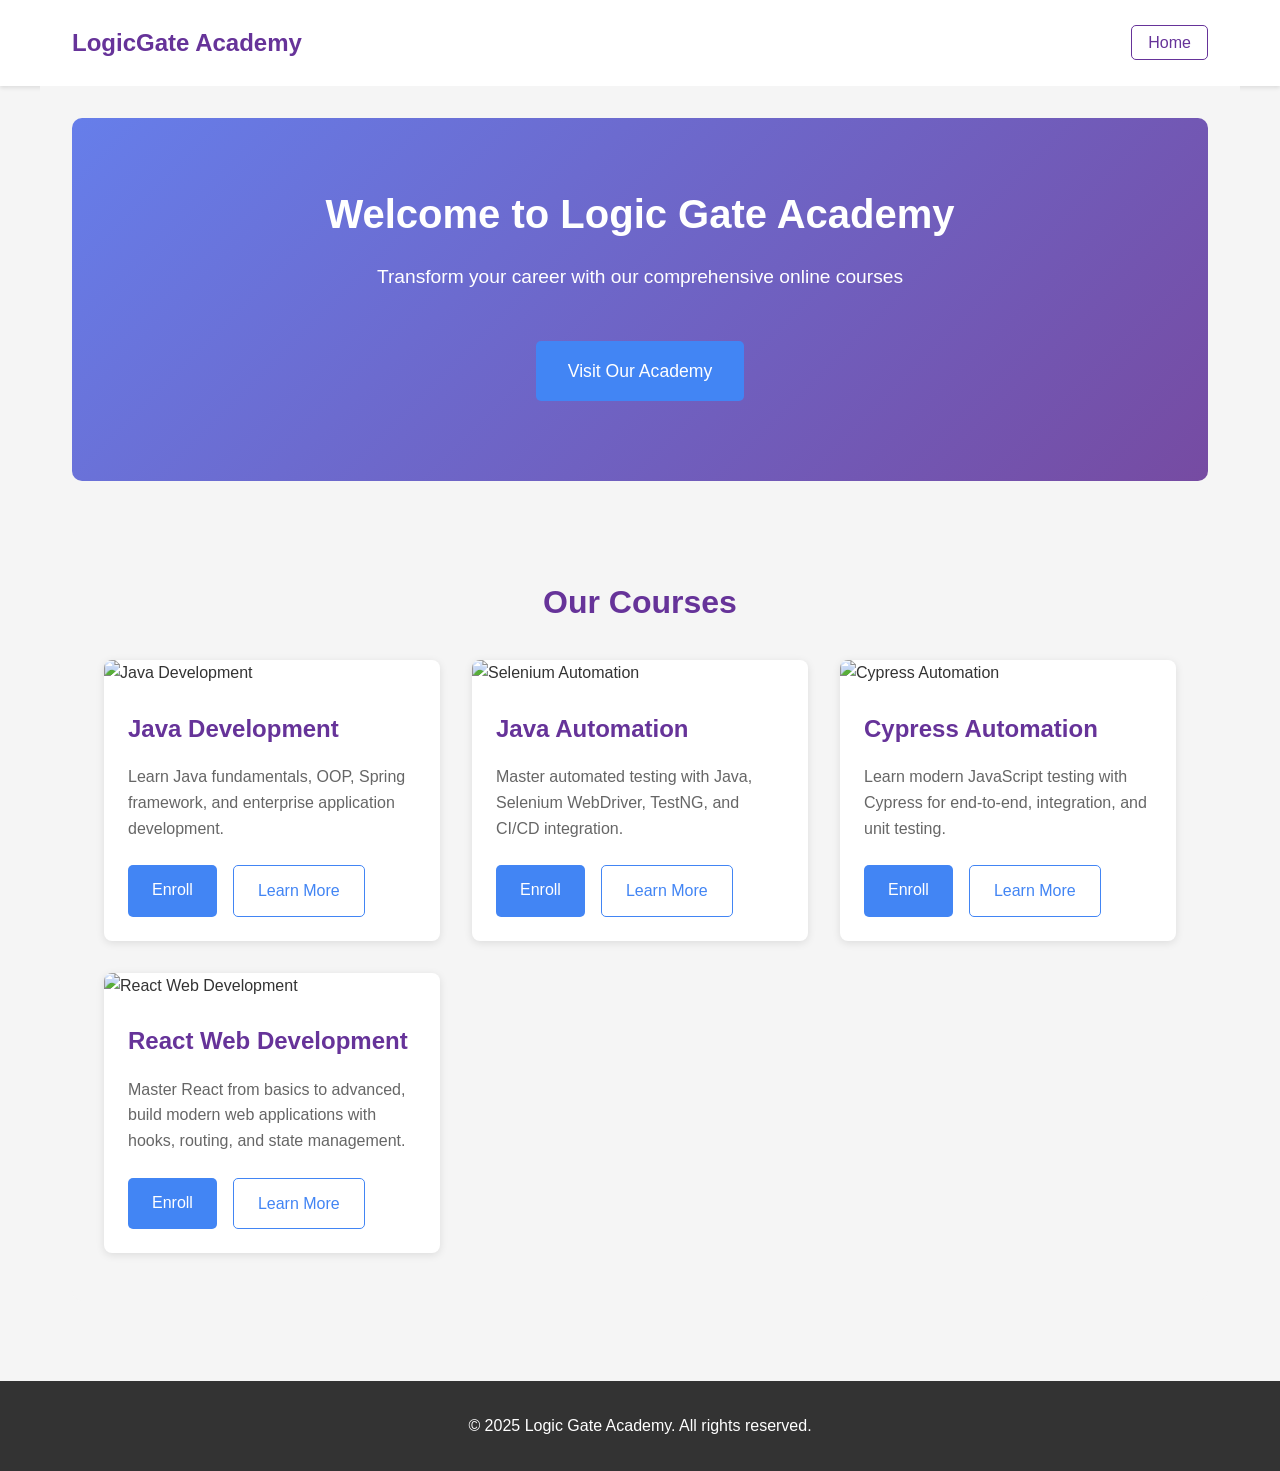
==== index.html @ 9d296d84 "added courses descriptions" ====
<!DOCTYPE html>
<html lang="en">
<head>
    <meta charset="UTF-8">
    <meta name="viewport" content="width=device-width, initial-scale=1.0">
    <title>10x Your Salary: The Online Tech Courses That Actually Get You Hired in 2025 | LogicGate Academy</title>
    <link rel="stylesheet" href="styles.css">
</head>
<body>
    <header>
        <nav>
            <div class="logo">LogicGate Academy</div>
            <ul class="nav-links">
                <li><a href="https://www.logicgateacademy.com">Home</a></li>
            </ul>
        </nav>
    </header>

    <main>
        <section class="hero">
            <h1>Welcome to Logic Gate Academy</h1>
            <p>Transform your career with our comprehensive online courses</p>
            <a href="http://logicgateacademy.com:4200" class="cta-button" target="_blank">Visit Our Academy</a>
        </section>

        <section class="courses">
            <h2>Our Courses</h2>
            <div class="course-grid">
                <div class="course-card">
                    <img src="https://images.unsplash.com/photo-1498050108023-c5249f4df085?w=400&h=200&fit=crop" alt="Java Development">
                    <div class="course-card-content">
                        <h3>Java Development</h3>
                        <p>Learn Java fundamentals, OOP, Spring framework, and enterprise application development.</p>
                        <div class="course-card-buttons">
                            <a href="http://logicgateacademy.com:4200" class="btn-enroll">Enroll</a>
                            <a href="java-developer.html" class="btn-learn-more">Learn More</a>
                        </div>
                    </div>
                </div>
                <div class="course-card">
                    <img src="https://images.unsplash.com/photo-1516321318423-f06f85e504b3?w=400&h=200&fit=crop" alt="Selenium Automation">
                    <div class="course-card-content">
                        <h3>Java Automation</h3>
                        <p>Master automated testing with Java, Selenium WebDriver, TestNG, and CI/CD integration.</p>
                        <div class="course-card-buttons">
                            <a href="http://logicgateacademy.com:4200" class="btn-enroll">Enroll</a>
                            <a href="automation-tester-selenium-java.html" class="btn-learn-more">Learn More</a>
                        </div>
                    </div>
                </div>
                <div class="course-card">
                    <img src="https://images.unsplash.com/photo-1551650975-87deedd944c3?w=400&h=200&fit=crop" alt="Cypress Automation">
                    <div class="course-card-content">
                        <h3>Cypress Automation</h3>
                        <p>Learn modern JavaScript testing with Cypress for end-to-end, integration, and unit testing.</p>
                        <div class="course-card-buttons">
                            <a href="http://logicgateacademy.com:4200" class="btn-enroll">Enroll</a>
                            <a href="automation-tester-cypress.html" class="btn-learn-more">Learn More</a>
                        </div>
                    </div>
                </div>
                <div class="course-card">
                    <img src="https://images.unsplash.com/photo-1633356122544-f134324a6cee?w=400&h=200&fit=crop" alt="React Web Development">
                    <div class="course-card-content">
                        <h3>React Web Development</h3>
                        <p>Master React from basics to advanced, build modern web applications with hooks, routing, and state management.</p>
                        <div class="course-card-buttons">
                            <a href="http://logicgateacademy.com:4200" class="btn-enroll">Enroll</a>
                            <a href="web-development-react.html" class="btn-learn-more">Learn More</a>
                        </div>
                    </div>
                </div>
            </div>
        </section>
    </main>

    <footer>
        <p>&copy; 2025 Logic Gate Academy. All rights reserved.</p>
    </footer>
</body>
</html>
---- styles.css ----
* {
    margin: 0;
    padding: 0;
    box-sizing: border-box;
}

body {
    font-family: -apple-system, BlinkMacSystemFont, 'Segoe UI', Roboto, Oxygen, Ubuntu, Cantarell, sans-serif;
    line-height: 1.6;
    color: #333;
    background-color: #f5f5f5;
}

header {
    background: white;
    color: #333;
    padding: 1.5rem 0;
    box-shadow: 0 2px 4px rgba(0,0,0,0.1);
}

nav {
    max-width: 1200px;
    margin: 0 auto;
    display: flex;
    justify-content: space-between;
    align-items: center;
    padding: 0 2rem;
}

.logo {
    font-size: 1.5rem;
    font-weight: bold;
    color: #663399;
}

.nav-links {
    display: flex;
    list-style: none;
    gap: 1rem;
    align-items: center;
}

.nav-links a {
    color: #663399;
    text-decoration: none;
    padding: 0.5rem 1rem;
    border: 1px solid #663399;
    border-radius: 5px;
    transition: all 0.3s;
    font-weight: 500;
}

.nav-links a:hover {
    background: #663399;
    color: white;
}

.nav-links a.primary {
    background: #663399;
    color: white;
    border: 1px solid #663399;
}

.nav-links a.primary:hover {
    background: #764ba2;
    border-color: #764ba2;
}

main {
    max-width: 1200px;
    margin: 0 auto;
    padding: 2rem;
    background: #f5f5f5;
    min-height: calc(100vh - 200px);
}

main .content-wrapper {
    background: white;
    padding: 2rem;
    border-radius: 10px;
    box-shadow: 0 2px 4px rgba(0,0,0,0.1);
}

.hero {
    text-align: center;
    padding: 4rem 2rem;
    background: linear-gradient(135deg, #667eea 0%, #764ba2 100%);
    color: white;
    border-radius: 10px;
    margin-bottom: 3rem;
}

.hero h1 {
    font-size: 2.5rem;
    margin-bottom: 1rem;
    font-weight: bold;
}

.hero p {
    font-size: 1.2rem;
    margin-bottom: 2rem;
}

.courses {
    margin-top: 3rem;
    background: #f5f5f5;
    padding: 3rem 2rem;
    border-radius: 10px;
}

.courses h2 {
    text-align: center;
    font-size: 2rem;
    margin-bottom: 2rem;
    color: #663399;
    font-weight: bold;
}

.course-grid {
    display: grid;
    grid-template-columns: repeat(auto-fit, minmax(280px, 1fr));
    gap: 2rem;
    margin-top: 2rem;
}

.course-card {
    background: white;
    border-radius: 8px;
    box-shadow: 0 2px 8px rgba(0,0,0,0.1);
    transition: transform 0.3s, box-shadow 0.3s;
    overflow: hidden;
}

.course-card:hover {
    transform: translateY(-5px);
    box-shadow: 0 4px 12px rgba(0,0,0,0.15);
}

.course-card img {
    width: 100%;
    height: 200px;
    object-fit: cover;
}

.course-card-content {
    padding: 1.5rem;
}

.course-card h3 {
    color: #663399;
    margin-bottom: 1rem;
    font-size: 1.5rem;
    font-weight: bold;
}

.course-card p {
    color: #666;
    margin-bottom: 1.5rem;
    font-size: 1rem;
    line-height: 1.6;
}

.course-card-buttons {
    display: flex;
    gap: 1rem;
}

.btn-enroll {
    display: inline-block;
    background: #4285F4;
    color: white;
    padding: 0.75rem 1.5rem;
    text-decoration: none;
    border-radius: 5px;
    font-weight: 500;
    transition: background 0.3s;
    border: none;
    cursor: pointer;
}

.btn-enroll:hover {
    background: #357ae8;
}

.btn-learn-more {
    display: inline-block;
    background: white;
    color: #4285F4;
    padding: 0.75rem 1.5rem;
    text-decoration: none;
    border-radius: 5px;
    font-weight: 500;
    transition: all 0.3s;
    border: 1px solid #4285F4;
}

.btn-learn-more:hover {
    background: #f0f4ff;
}

.course-link {
    display: inline-block;
    margin-top: 1rem;
    color: #4285F4;
    text-decoration: none;
    font-weight: 500;
    transition: color 0.3s;
}

.course-link:hover {
    color: #357ae8;
}

/* Course Page Styles */
.course-header {
    background: linear-gradient(135deg, #667eea 0%, #764ba2 100%);
    color: white;
    padding: 3rem 2rem;
    text-align: center;
    border-radius: 10px;
    margin-bottom: 3rem;
    box-shadow: 0 4px 6px rgba(0,0,0,0.1);
}

.course-header h1 {
    font-size: 2.5rem;
    margin-bottom: 1rem;
    font-weight: bold;
}

.cta-button {
    display: inline-block;
    background: #4285F4;
    color: white;
    padding: 1rem 2rem;
    text-decoration: none;
    border-radius: 5px;
    font-weight: 500;
    font-size: 1.1rem;
    transition: background 0.3s, transform 0.3s;
    margin: 1rem 0;
    border: none;
    cursor: pointer;
}

.cta-button:hover {
    background: #357ae8;
    transform: scale(1.05);
}

.content-section {
    margin: 3rem 0;
    background: white;
    padding: 2rem;
    border-radius: 8px;
    box-shadow: 0 2px 4px rgba(0,0,0,0.1);
}

.content-section h2 {
    color: #663399;
    font-size: 1.8rem;
    margin-bottom: 1rem;
    padding-bottom: 0.5rem;
    border-bottom: 2px solid #663399;
    font-weight: bold;
}

.content-section p {
    margin-bottom: 1rem;
    font-size: 1.1rem;
    line-height: 1.8;
    color: #333;
}

.content-section ul {
    margin-left: 2rem;
    margin-bottom: 1rem;
}

.content-section li {
    margin-bottom: 0.5rem;
    font-size: 1.1rem;
    color: #333;
}

.cta-section {
    text-align: center;
    padding: 3rem 2rem;
    background: linear-gradient(135deg, #667eea 0%, #764ba2 100%);
    color: white;
    border-radius: 10px;
    margin: 3rem 0;
}

.cta-section h2 {
    color: white;
    border-bottom: none;
    margin-bottom: 1rem;
}

.faq-section {
    margin: 3rem 0;
    background: white;
    padding: 2rem;
    border-radius: 8px;
    box-shadow: 0 2px 4px rgba(0,0,0,0.1);
}

.faq-section h2 {
    color: #663399;
    text-align: center;
    font-size: 2rem;
    margin-bottom: 2rem;
    font-weight: bold;
}

.faq-item {
    background: white;
    padding: 1.5rem;
    margin-bottom: 1rem;
    border-radius: 8px;
    box-shadow: 0 2px 4px rgba(0,0,0,0.1);
}

.faq-item h3 {
    color: #663399;
    margin-bottom: 0.5rem;
    font-weight: bold;
}

.faq-item p {
    color: #666;
    line-height: 1.6;
}

footer {
    background: #333;
    color: white;
    text-align: center;
    padding: 2rem;
    margin-top: 3rem;
}

@media (max-width: 768px) {
    nav {
        flex-direction: column;
        gap: 1rem;
    }
    
    .nav-links {
        flex-wrap: wrap;
        justify-content: center;
    }
    
    .hero h1 {
        font-size: 1.8rem;
    }
    
    .course-header h1 {
        font-size: 1.8rem;
    }
    
    .course-grid {
        grid-template-columns: 1fr;
    }
    
    .course-card-buttons {
        flex-direction: column;
    }
    
    .btn-enroll,
    .btn-learn-more {
        width: 100%;
        text-align: center;
    }
}
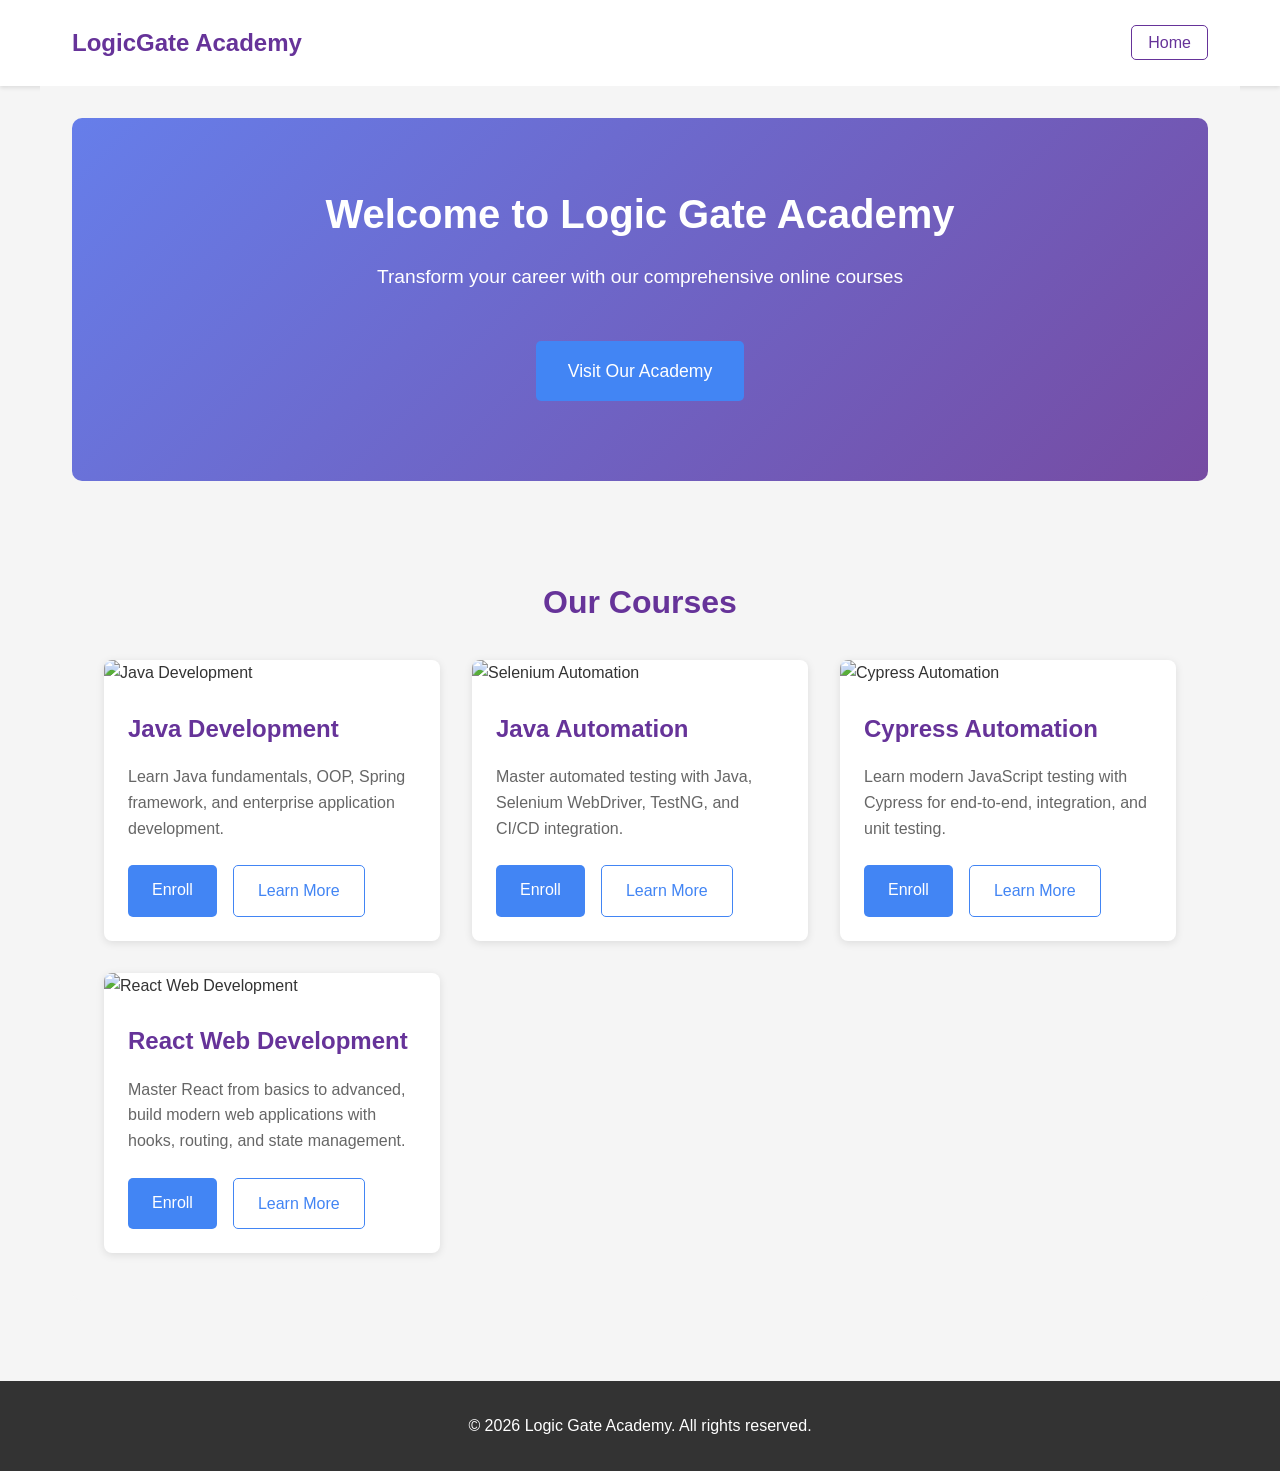
==== commit 0d33fd26: "added updates to site and robot file and sitemap" ====
--- a/index.html
+++ b/index.html
@@ -3,7 +3,7 @@
 <head>
     <meta charset="UTF-8">
     <meta name="viewport" content="width=device-width, initial-scale=1.0">
-    <title>10x Your Salary: The Online Tech Courses That Actually Get You Hired in 2025 | LogicGate Academy</title>
+    <title>10x Your Salary: The Online Tech Courses That Actually Get You Hired in 2026 | LogicGate Academy</title>
     <link rel="stylesheet" href="styles.css">
 </head>
 <body>
@@ -20,7 +20,7 @@
         <section class="hero">
             <h1>Welcome to Logic Gate Academy</h1>
             <p>Transform your career with our comprehensive online courses</p>
-            <a href="http://logicgateacademy.com:4200" class="cta-button" target="_blank">Visit Our Academy</a>
+            <a href="http://logicgateacademy.com" class="cta-button" target="_blank">Visit Our Academy</a>
         </section>
 
         <section class="courses">
@@ -32,7 +32,7 @@
                         <h3>Java Development</h3>
                         <p>Learn Java fundamentals, OOP, Spring framework, and enterprise application development.</p>
                         <div class="course-card-buttons">
-                            <a href="http://logicgateacademy.com:4200" class="btn-enroll">Enroll</a>
+                            <a href="http://logicgateacademy.com" class="btn-enroll">Enroll</a>
                             <a href="java-developer.html" class="btn-learn-more">Learn More</a>
                         </div>
                     </div>
@@ -43,7 +43,7 @@
                         <h3>Java Automation</h3>
                         <p>Master automated testing with Java, Selenium WebDriver, TestNG, and CI/CD integration.</p>
                         <div class="course-card-buttons">
-                            <a href="http://logicgateacademy.com:4200" class="btn-enroll">Enroll</a>
+                            <a href="http://logicgateacademy.com" class="btn-enroll">Enroll</a>
                             <a href="automation-tester-selenium-java.html" class="btn-learn-more">Learn More</a>
                         </div>
                     </div>
@@ -54,7 +54,7 @@
                         <h3>Cypress Automation</h3>
                         <p>Learn modern JavaScript testing with Cypress for end-to-end, integration, and unit testing.</p>
                         <div class="course-card-buttons">
-                            <a href="http://logicgateacademy.com:4200" class="btn-enroll">Enroll</a>
+                            <a href="http://logicgateacademy.com" class="btn-enroll">Enroll</a>
                             <a href="automation-tester-cypress.html" class="btn-learn-more">Learn More</a>
                         </div>
                     </div>
@@ -65,7 +65,7 @@
                         <h3>React Web Development</h3>
                         <p>Master React from basics to advanced, build modern web applications with hooks, routing, and state management.</p>
                         <div class="course-card-buttons">
-                            <a href="http://logicgateacademy.com:4200" class="btn-enroll">Enroll</a>
+                            <a href="http://logicgateacademy.com" class="btn-enroll">Enroll</a>
                             <a href="web-development-react.html" class="btn-learn-more">Learn More</a>
                         </div>
                     </div>
@@ -75,7 +75,7 @@
     </main>
 
     <footer>
-        <p>&copy; 2025 Logic Gate Academy. All rights reserved.</p>
+        <p>&copy; 2026 Logic Gate Academy. All rights reserved.</p>
     </footer>
 </body>
 </html>
